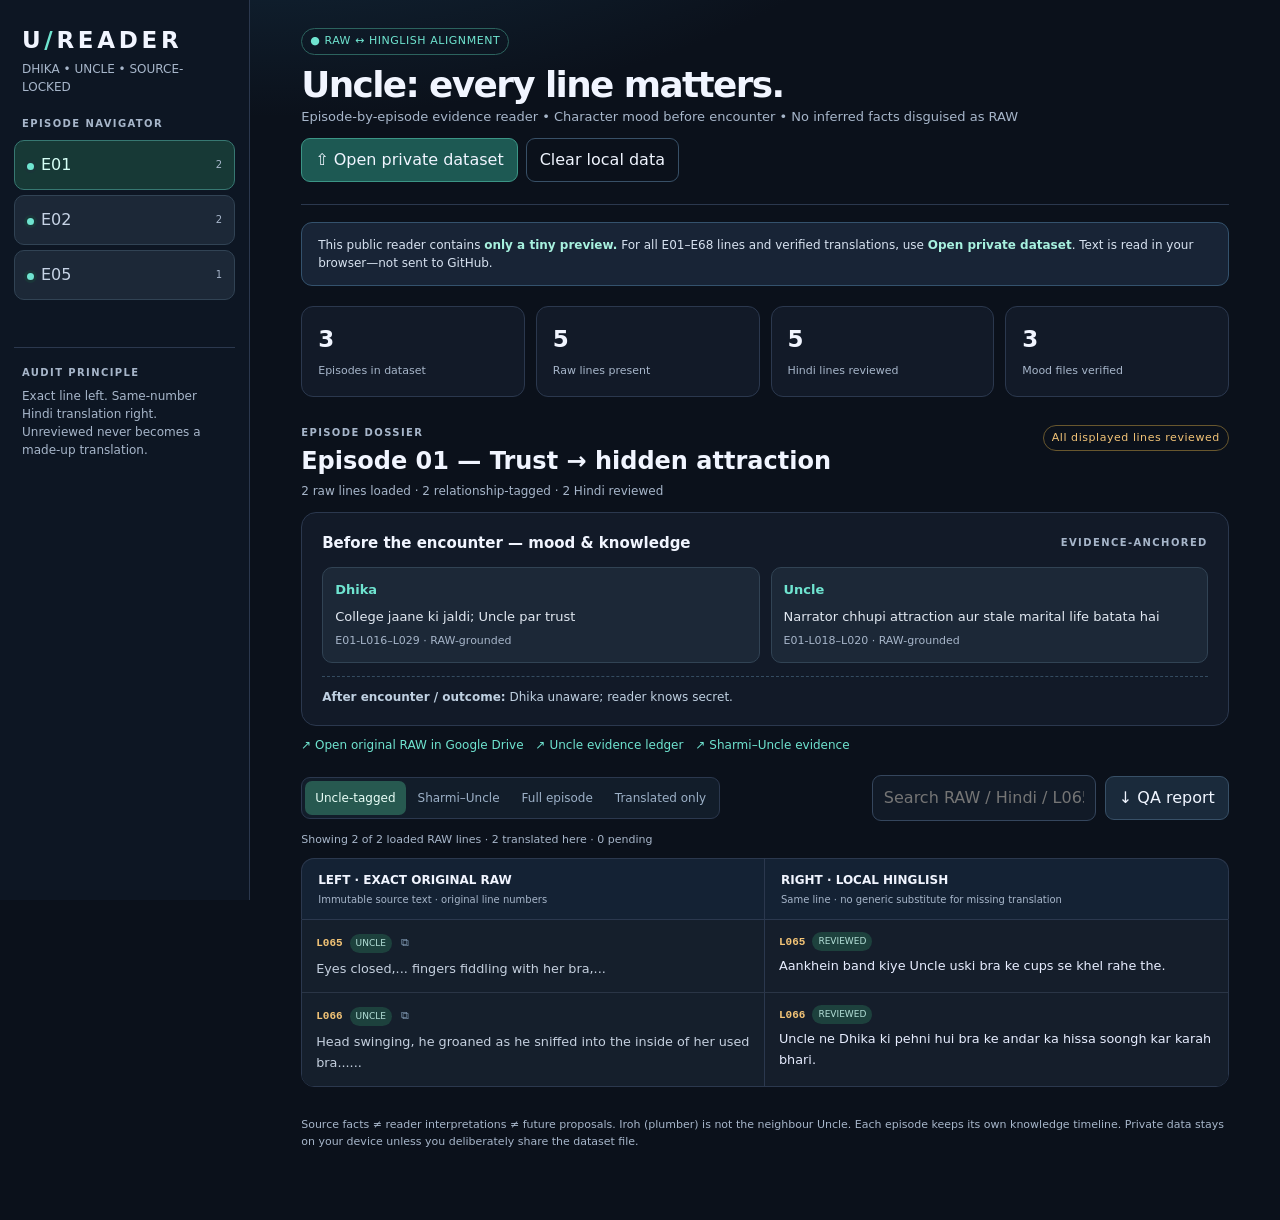
==== uncle-reader/index.html @ 801a09db "Add source-locked bilingual Uncle reader shell (private RAW import)" ====
<!doctype html>
<html lang="en"><head><meta charset="UTF-8"/><meta name="viewport" content="width=device-width,initial-scale=1.0"/>
<meta name="robots" content="noindex,nofollow"/><title>UNCLE / RAW ↔ HINGLISH | Source-Locked Reader</title>
<style>
:root{color-scheme:dark;--bg:#0b111b;--shell:#121a28;--panel:#171f2e;--line:#2b384e;--hi:#f1f5ff;--muted:#a7b6ca;--teal:#6fe4d0;--gold:#f3c477;--violet:#c2afff;--red:#f5a2a2;--rawbg:#151f2c;--hindibg:#151e2b;font-family:Inter,system-ui,-apple-system,Segoe UI,sans-serif}
*{box-sizing:border-box}body{margin:0;background:radial-gradient(900px 400px at 20% -15%,#153045 0,transparent 75%),var(--bg);color:var(--hi);line-height:1.5}button,input,select{font:inherit}a{color:var(--teal);text-decoration:none}a:hover{text-decoration:underline}.app{display:grid;grid-template-columns:250px minmax(0,1fr);min-height:100vh}.side{border-right:1px solid var(--line);background:#0d1623;position:sticky;top:0;height:100vh;overflow:auto;padding:23px 14px}.logo{font-weight:900;letter-spacing:.16em;font-size:23px;margin-left:8px}.smallcap{font-size:10px;text-transform:uppercase;letter-spacing:.14em;color:var(--muted);font-weight:750}.side .desc{color:var(--muted);font-size:12px;margin:2px 8px 20px}.side hr{border:0;border-top:1px solid var(--line);margin:17px 0}.episodeNav{display:grid;gap:5px;padding-bottom:30px}.epbtn{border:1px solid transparent;color:#c6d3e5;padding:9px 11px;border-radius:9px;display:flex;align-items:center;gap:8px;justify-content:space-between;cursor:pointer;text-align:left;background:none}.epbtn .count{font-size:10px;color:var(--muted)}.epbtn:hover{background:#1b293a}.epbtn.active{border-color:#377872;background:#173936;color:#d6fff6}.epbtn .dot{width:7px;height:7px;background:#31465a;border-radius:50%}.epbtn.has .dot{background:var(--teal)}.epbtn.mood .dot{box-shadow:0 0 0 3px #1a3538}.main{min-width:0;padding:27px clamp(18px,4vw,54px) 70px;max-width:1750px;width:100%;margin:auto}.mast{display:flex;justify-content:space-between;align-items:center;gap:12px;flex-wrap:wrap;border-bottom:1px solid var(--line);padding-bottom:22px}.badge{display:inline-flex;align-items:center;gap:5px;font-size:11px;letter-spacing:.05em;color:var(--teal);border:1px solid #2c635e;padding:4px 8px;border-radius:20px}.badge.warn{color:var(--gold);border-color:#68572e}.mast h1{font-size:clamp(23px,2.8vw,40px);letter-spacing:-.045em;margin:10px 0 2px;line-height:1.12}.subtitle{font-size:13px;color:var(--muted);margin:0}.top-actions{display:flex;gap:8px;flex-wrap:wrap}.btn{background:#1a2a3b;border:1px solid #385067;color:#f0f5ff;padding:9px 13px;border-radius:9px;cursor:pointer;display:inline-flex;align-items:center;justify-content:center;gap:8px}.btn:hover{background:#213c4c}.btn.primary{background:#1d5953;border-color:#3c9586}.btn.silent{background:transparent}.upload{cursor:pointer}.upload input{display:none}.stats{display:grid;grid-template-columns:repeat(4,minmax(0,1fr));gap:11px;margin:20px 0}.stat{padding:15px 16px;border:1px solid var(--line);border-radius:12px;background:var(--shell)}.stat strong{display:block;font-size:23px;letter-spacing:-.02em}.stat span{color:var(--muted);font-size:11px}.info{background:#182436;border:1px solid #34526d;border-radius:11px;padding:13px 16px;margin:17px 0;color:#d7e2f0;font-size:12px}.info b{color:#a7f1df}.info.warn{border-color:#6e5635;background:#211e1c}.info.warn b{color:#ffd99d}.scene-heading{display:flex;gap:12px;align-items:start;justify-content:space-between;flex-wrap:wrap;margin:28px 0 12px}.scene-heading h2{font-size:24px;margin:3px 0 3px}.scene-heading p{margin:0;color:var(--muted);font-size:12px}.moodcard{border:1px solid var(--line);background:var(--shell);border-radius:15px;padding:19px 20px}.mood-top{display:flex;justify-content:space-between;align-items:center;margin-bottom:13px}.mood-top strong{font-size:15px}.moods{display:grid;grid-template-columns:repeat(auto-fit,minmax(230px,1fr));gap:11px}.mood{border:1px solid #314354;background:#1c2837;border-radius:10px;padding:12px}.mood .person{font-weight:700;color:var(--teal);font-size:13px}.mood .mtext{margin:7px 0;color:#e1e8f1;font-size:13px}.mood .evidence{font-size:11px;color:var(--muted)}.after{border-top:1px dashed #344b60;margin-top:13px;padding-top:11px;font-size:12px;color:#bfd0e1}.toolbar{display:flex;flex-wrap:wrap;align-items:center;gap:9px;margin:21px 0 11px}.field{background:#111a27;border:1px solid #35465d;border-radius:9px;padding:10px 11px;color:var(--hi);max-width:330px;min-width:160px}.toolbar .spacer{flex:1}.switches{display:flex;align-items:center;background:#121d2a;border:1px solid var(--line);border-radius:9px;padding:3px;gap:2px;flex-wrap:wrap}.switches button{border:none;color:#9cb0c7;padding:8px 10px;background:transparent;border-radius:7px;cursor:pointer;font-size:12px}.switches button.selected{color:#eafff8;background:#275950}.countlabel{font-size:11px;color:var(--muted)}.pairhead{display:grid;grid-template-columns:1fr 1fr;border:1px solid var(--line);border-bottom:none;background:#142234;border-radius:13px 13px 0 0;overflow:hidden}.pairhead div{padding:12px 16px;font-size:12px;font-weight:750}.pairhead div:first-child{border-right:1px solid var(--line)}.pairhead small{display:block;color:var(--muted);font-weight:400;margin-top:3px}.linelist{border:1px solid var(--line);border-radius:0 0 13px 13px;overflow:hidden}.linepair{display:grid;grid-template-columns:1fr 1fr;background:var(--shell);border-bottom:1px solid #2a3546}.linepair:last-child{border-bottom:none}.rawcell,.hicell{min-width:0;padding:12px 14px;white-space:pre-wrap;overflow-wrap:anywhere;font-size:12.8px;line-height:1.64}.rawcell{border-right:1px solid var(--line);background:var(--rawbg)}.hicell{background:var(--hindibg)}.linehead{display:flex;align-items:center;gap:7px;margin-bottom:5px}.lnum{font:700 11px ui-monospace,Consolas,monospace;color:var(--gold)}.kind{font-size:9px;text-transform:uppercase;padding:2px 6px;border-radius:20px;color:#b5e1d9;background:#1d413d}.kind.sharmi{color:#ddd0ff;background:#372b53}.pending{color:#e4b678;font-size:11px}.translation{color:#e7edff}.rawtxt{color:#c5d0df}.copy{border:0;background:transparent;color:#819ab4;cursor:pointer;font-size:11px;padding:2px}.copy:hover{color:white}.linepair.highlight{box-shadow:inset 3px 0 #e5b75b}.hide{display:none!important}.blank{padding:32px;color:#a8bdd2;text-align:center;border:1px dashed #46536b;border-radius:12px}.footer{font-size:11px;color:var(--muted);padding-top:30px}.mobileMenu{display:none}.statusline{font-size:11px;color:var(--muted)}.linkline{display:flex;flex-wrap:wrap;gap:12px;margin:10px 0 15px;font-size:12px}.hint{color:var(--gold)}
@media(max-width:900px){.app{grid-template-columns:1fr}.side{position:static;height:auto;border-right:0;border-bottom:1px solid var(--line);padding:13px 15px}.side .logo{font-size:17px}.side .desc{margin-bottom:9px}.episodeNav{display:flex;overflow:auto;padding:5px 0;gap:6px}.epbtn{min-width:78px}.side hr,.side .smallcap.navcap{display:none}.main{padding:20px 14px 55px}.stats{grid-template-columns:repeat(2,minmax(0,1fr))}.pairhead div,.rawcell,.hicell{padding:9px}.rawcell,.hicell{font-size:11px;line-height:1.55}.moodcard{padding:13px}.scene-heading h2{font-size:20px}}
</style></head><body>
<div class="app"><aside class="side"><div class="logo">U<span style="color:var(--teal)">/</span>READER</div><div class="desc">DHIKA • UNCLE • SOURCE-LOCKED</div><div class="smallcap navcap" style="margin:0 8px 9px">Episode navigator</div><div class="episodeNav" id="episodes"></div><hr/><div class="smallcap" style="padding:0 8px">Audit principle</div><p class="desc" style="margin-top:7px">Exact line left. Same-number Hindi translation right. Unreviewed never becomes a made-up translation.</p></aside>
<main class="main"><div class="mast"><div><div class="badge">● RAW ↔ HINGLISH ALIGNMENT</div><h1>Uncle: every line matters.</h1><p class="subtitle">Episode-by-episode evidence reader • Character mood before encounter • No inferred facts disguised as RAW</p></div><div class="top-actions"><label class="btn primary upload">⇧ Open private dataset<input id="fileInput" type="file" accept=".json,application/json"/></label><button class="btn silent" id="clearStorage" title="Remove locally saved private dataset">Clear local data</button></div></div>
<div class="info" id="privacy">The public site does <b>not</b> host the third-party story's entire RAW text. Load your <b>private JSON</b> here. It is processed in your browser and not uploaded to GitHub. You can keep it on this device for the next visit.</div>
<div class="stats"><div class="stat"><strong id="statEpisodes">—</strong><span>Episodes in dataset</span></div><div class="stat"><strong id="statRaw">—</strong><span>Raw lines present</span></div><div class="stat"><strong id="statTranslated">—</strong><span>Hindi lines reviewed</span></div><div class="stat"><strong id="statMoods">—</strong><span>Mood files verified</span></div></div>
<div class="scene-heading"><div><div class="smallcap">Episode dossier</div><h2 id="episodeTitle">Episode 01</h2><p id="episodeDesc">Source and character-state index</p></div><div class="badge warn" id="episodeQuality">Translation status</div></div>
<section class="moodcard"><div class="mood-top"><strong>Before the encounter — mood & knowledge</strong><span class="smallcap" id="moodStatus">RAW EVIDENCE</span></div><div class="moods" id="moods"></div><div class="after" id="after"></div></section>
<div class="linkline"><a id="sourceLink" href="#" target="_blank" rel="noopener">↗ Open original RAW in Google Drive</a><a id="sourceLedger" href="https://docs.google.com/document/d/1p7QoFspVwsP1_d9XM3eUy7REO-yRZcHAyhb2MXGnEZs/edit" target="_blank" rel="noopener">↗ Uncle evidence ledger</a><a href="https://docs.google.com/document/d/1-4lLb7lNUYiCR3udRnlF4NRKbX6PdRCBt5_Y_4iDEB0/edit" target="_blank" rel="noopener">↗ Sharmi–Uncle evidence</a></div>
<div class="toolbar"><div class="switches" id="mode"><button data-mode="tagged" class="selected">Uncle-tagged</button><button data-mode="sharmi">Sharmi–Uncle</button><button data-mode="all">Full episode</button><button data-mode="reviewed">Translated only</button></div><div class="spacer"></div><input class="field" id="search" placeholder="Search RAW / Hindi / L065…" aria-label="Search lines"/><button class="btn" id="exportReport">↓ QA report</button></div>
<div class="countlabel" id="rowCount" style="padding-bottom:10px"></div><div class="pairhead"><div>LEFT · EXACT ORIGINAL RAW<small>Immutable source text · original line numbers</small></div><div>RIGHT · LOCAL HINGLISH<small>Same line · no generic substitute for missing translation</small></div></div><div class="linelist" id="lines"></div>
<div class="footer">Source facts ≠ reader interpretations ≠ future proposals. Iroh (plumber) is not the neighbour Uncle. Each episode keeps its own knowledge timeline. Private data stays on your device unless you deliberately share the dataset file.</div>
</main></div>
<script id="dataset" type="application/json">null</script>
<script>
(()=>{'use strict';
const DEMO={schema:'dhika.uncle-reader.v1',metrics:{episodes:3,displayedRawLines:5,translated:5,moodEpisodes:3,sourceMismatches:0},episodeMap:[
{ep:1,title:'Trust → hidden attraction',source:'https://drive.google.com/file/d/1c6WAjo08O5bSavLzZWMBLV0EkvQ7dnS_/view',moodStatus:'verified',mood:[{who:'Dhika',state:'College jaane ki jaldi; Uncle par trust',evidence:'E01-L016–L029',kind:'RAW-grounded'},{who:'Uncle',state:'Narrator chhupi attraction aur stale marital life batata hai',evidence:'E01-L018–L020',kind:'RAW-grounded'}],after:'Dhika unaware; reader knows secret.',rows:[{n:65,raw:'Eyes closed,... fingers fiddling with her bra,...',hi:'Aankhein band kiye Uncle uski bra ke cups se khel rahe the.',tracks:['dhika']},{n:66,raw:'Head swinging, he groaned as he sniffed into the inside of her used bra......',hi:'Uncle ne Dhika ki pehni hui bra ke andar ka hissa soongh kar karah bhari.',tracks:['dhika']}]},
{ep:2,title:'Unaware → discovery → mixed excitement',source:'https://drive.google.com/file/d/1H7U3PnrCmxQf5bBJwnJqYpdMrEVaxsYX/view',moodStatus:'verified',mood:[{who:'Dhika',state:'Lunch ke liye tayyaar, apne outfit ko lekar hesitant',evidence:'E02-L034–L044',kind:'RAW-grounded'},{who:'Uncle',state:'Dhika ke outfit ko notice karte hain',evidence:'E02-L046–L052',kind:'RAW-grounded'}],after:'Dhika ko gussa nahin aaya; scene ko yaad karte hue excitement hui (E02-L63–L67).',rows:[{n:63,raw:'But strange to herself, she did not feel any anger.',hi:'Khud ko hairaan karte hue Dhika ko gussa bilkul nahin aaya.',tracks:['dhika']},{n:72,raw:'She did not tell about uncle to John..... she didn’t want to spoil his image....',hi:'Dhika ne John ko kuch nahin bataya; woh Uncle ki image kharaab nahin karna chahti thi.',tracks:['dhika']}]},
{ep:5,title:'Exposure → explicit disclosure',source:'https://drive.google.com/file/d/1YtS9x1pvoZk77AZUgSlxg7EHe2znueAu/view',moodStatus:'verified',mood:[{who:'Dhika',state:'Naye kapde try karte hue mirror mein khud ko dekh rahi thi',evidence:'E05-L119–L128',kind:'RAW-grounded'}],after:'Uncle ko pata chalta hai ki Dhika pehle wala incident jaanti hai.',rows:[{n:143,raw:'Dhika: Unclee.... I have seen you playing with my bra once......',hi:'Dhika: “Uncle, maine aapko meri bra ke saath ek baar dekha tha.”',tracks:['dhika']}]}]};
const $=id=>document.getElementById(id),esc=s=>String(s??'').replace(/[&<>"']/g,c=>({'&':'&amp;','<':'&lt;','>':'&gt;','"':'&quot;',"'":'&#39;'}[c]));
let DATA=DEMO;let ep=1;let mode='tagged';let query='';let imported=false;
const saved=(()=>{try{return localStorage.getItem('uncleReaderPrivateV1')}catch(e){return null}})();
const embedded=(()=>{try{return JSON.parse($('dataset').textContent)}catch(e){return null}})();
if(embedded?.schema==='dhika.uncle-reader.v1'){DATA=embedded;imported=true}
else if(saved){try{let v=JSON.parse(saved);if(v.schema==='dhika.uncle-reader.v1'&&Array.isArray(v.episodeMap)){DATA=v;imported=true}}catch(e){}}
function episode(){return DATA.episodeMap.find(e=>e.ep===ep)||DATA.episodeMap[0]}
function fillStats(){let eps=DATA.episodeMap;let all=eps.flatMap(x=>x.rows);$('statEpisodes').textContent=String(eps.length);$('statRaw').textContent=all.length.toLocaleString();$('statTranslated').textContent=all.filter(x=>typeof x.hi==='string'&&x.hi.trim()).length.toLocaleString();$('statMoods').textContent=eps.filter(x=>x.moodStatus==='verified').length;$('privacy').innerHTML=imported?'✓ <b>Private dataset loaded locally.</b> Original text stays in your browser and is not uploaded to this site. It is saved on this device (if storage is available).':'This public reader contains <b>only a tiny preview.</b> For all E01–E68 lines and verified translations, use <b>Open private dataset</b>. Text is read in your browser—not sent to GitHub.';}
function renderNav(){const arr=DATA.episodeMap;$('episodes').innerHTML=arr.map(e=>`<button class="epbtn ${e.ep===ep?'active':''} ${e.rows.some(x=>(x.tracks||[]).length)?'has':''} ${e.moodStatus==='verified'?'mood':''}" data-ep="${e.ep}"><span><span class="dot" style="display:inline-block;margin-right:7px"></span>E${String(e.ep).padStart(2,'0')}</span><span class="count">${e.rows.filter(x=>(x.tracks||[]).length).length}</span></button>`).join('');$('episodes').querySelectorAll('[data-ep]').forEach(b=>b.onclick=()=>{ep=+b.dataset.ep;render()})}
function renderMood(e){$('episodeTitle').textContent=`Episode ${String(e.ep).padStart(2,'0')} — ${e.title}`;$('episodeDesc').textContent=`${e.rows.length} raw lines loaded · ${e.rows.filter(x=>(x.tracks||[]).length).length} relationship-tagged · ${e.rows.filter(x=>x.hi).length} Hindi reviewed`;$('episodeQuality').textContent=e.rows.filter(x=>x.hi).length===e.rows.length?'All displayed lines reviewed':`${e.rows.filter(x=>x.hi).length}/${e.rows.length} translated`;$('moodStatus').textContent=e.moodStatus==='verified'?'EVIDENCE-ANCHORED':'NOT VERIFIED';$('moods').innerHTML=(e.mood||[]).length?e.mood.map(m=>`<div class="mood"><div class="person">${esc(m.who)}</div><div class="mtext">${esc(m.state)}</div><div class="evidence">${esc(m.evidence)} · ${esc(m.kind)}</div></div>`).join(''):'<div class="mood">Mood verification pending. No invented emotions or generic character assumptions added.</div>';$('after').innerHTML='<b>After encounter / outcome:</b> '+esc(e.after||'Not reviewed');$('sourceLink').href=e.source||'#'}
function eligible(x){return mode==='all'||mode==='tagged'&&x.tracks?.includes('dhika')||mode==='sharmi'&&x.tracks?.includes('sharmi')||mode==='reviewed'&&Boolean(x.hi)}
function renderRows(e){const q=query.trim().toLowerCase();let a=e.rows.filter(x=>eligible(x)&&(!q||String(x.n).includes(q.replace(/^l/i,''))||x.raw.toLowerCase().includes(q)||(x.hi||'').toLowerCase().includes(q)));$('rowCount').textContent=`Showing ${a.length.toLocaleString()} of ${e.rows.length.toLocaleString()} loaded RAW lines · ${a.filter(x=>x.hi).length} translated here · ${a.length-a.filter(x=>x.hi).length} pending`;const list=$('lines');if(!a.length){list.innerHTML=`<div class="blank">No matching lines for this filter. Try <b>Full episode</b> or load the private dataset for complete content.</div>`;return}const limit=1000;list.innerHTML=a.slice(0,limit).map(x=>`<div class="linepair" id="raw-L${x.n}"><div class="rawcell"><div class="linehead"><span class="lnum">L${String(x.n).padStart(3,'0')}</span>${(x.tracks||[]).map(t=>`<span class="kind ${t==='sharmi'?'sharmi':''}">${t==='sharmi'?'SHARMI–UNCLE':'UNCLE'}</span>`).join('')}<button class="copy" data-ref="E${String(e.ep).padStart(2,'0')}-L${String(x.n).padStart(3,'0')}" title="Copy source line reference">⧉</button></div><div class="rawtxt">${esc(x.raw)}</div></div><div class="hicell"><div class="linehead"><span class="lnum">L${String(x.n).padStart(3,'0')}</span>${x.hi?'<span class="kind">REVIEWED</span>':'<span class="pending">● PENDING • NOT VERIFIED</span>'}</div><div class="translation">${x.hi?esc(x.hi):'<span class="pending">Is exact line ki Hinglish translation abhi review nahi hui. RAW left side intact hai — is jagah invented translation nahi dikhayi jayegi.</span>'}</div></div></div>`).join('')+(a.length>limit?`<div class="blank">Showing first ${limit} lines. Use search to locate the rest.</div>`:'');list.querySelectorAll('[data-ref]').forEach(b=>b.onclick=async()=>{try{await navigator.clipboard.writeText(b.dataset.ref);b.textContent='✓'}catch(_){b.textContent='Copy unavailable'}})}
function render(){fillStats();renderNav();const e=episode();renderMood(e);renderRows(e);$('mode').querySelectorAll('[data-mode]').forEach(b=>b.classList.toggle('selected',b.dataset.mode===mode));try{location.hash=`ep=${String(ep).padStart(2,'0')}`}catch(e){}}
$('mode').querySelectorAll('[data-mode]').forEach(b=>b.onclick=()=>{mode=b.dataset.mode;render()});$('search').oninput=e=>{query=e.target.value;renderRows(episode())};$('fileInput').onchange=async e=>{const file=e.target.files?.[0];if(!file)return;try{let v=JSON.parse(await file.text());if(v.schema!=='dhika.uncle-reader.v1'||!Array.isArray(v.episodeMap))throw Error('Unsupported dataset schema');DATA=v;imported=true;ep=1;mode='tagged';query='';$('search').value='';try{localStorage.setItem('uncleReaderPrivateV1',JSON.stringify(v))}catch(_){}render()}catch(err){alert('Dataset import failed: '+err.message)}e.target.value=''};
$('clearStorage').onclick=()=>{if(!confirm('Remove saved private dataset from this browser?'))return;try{localStorage.removeItem('uncleReaderPrivateV1')}catch(_){}DATA=DEMO;imported=false;ep=1;render()};
$('exportReport').onclick=()=>{const e=episode();const obj={schema:DATA.schema,selectedEpisode:e.ep,loadedEpisodes:DATA.episodeMap.length,sourceMismatch:DATA.metrics?.sourceMismatches,episodeRawCount:e.rows.length,episodeTagged:e.rows.filter(x=>x.tracks?.length).length,episodeTranslated:e.rows.filter(x=>x.hi).length,episodeUntranslatedRefs:e.rows.filter(x=>x.tracks?.length&&!x.hi).map(x=>`E${String(e.ep).padStart(2,'0')}-L${String(x.n).padStart(3,'0')}`),moodStatus:e.moodStatus};const blob=new Blob([JSON.stringify(obj,null,2)],{type:'application/json'});const url=URL.createObjectURL(blob);let a=document.createElement('a');a.href=url;a.download=`uncle-E${String(e.ep).padStart(2,'0')}-qa.json`;a.click();setTimeout(()=>URL.revokeObjectURL(url),1000)};
const hash=location.hash.match(/ep=(\d+)/);if(hash&&DATA.episodeMap.some(x=>x.ep===+hash[1]))ep=+hash[1];render();})();
</script></body></html>
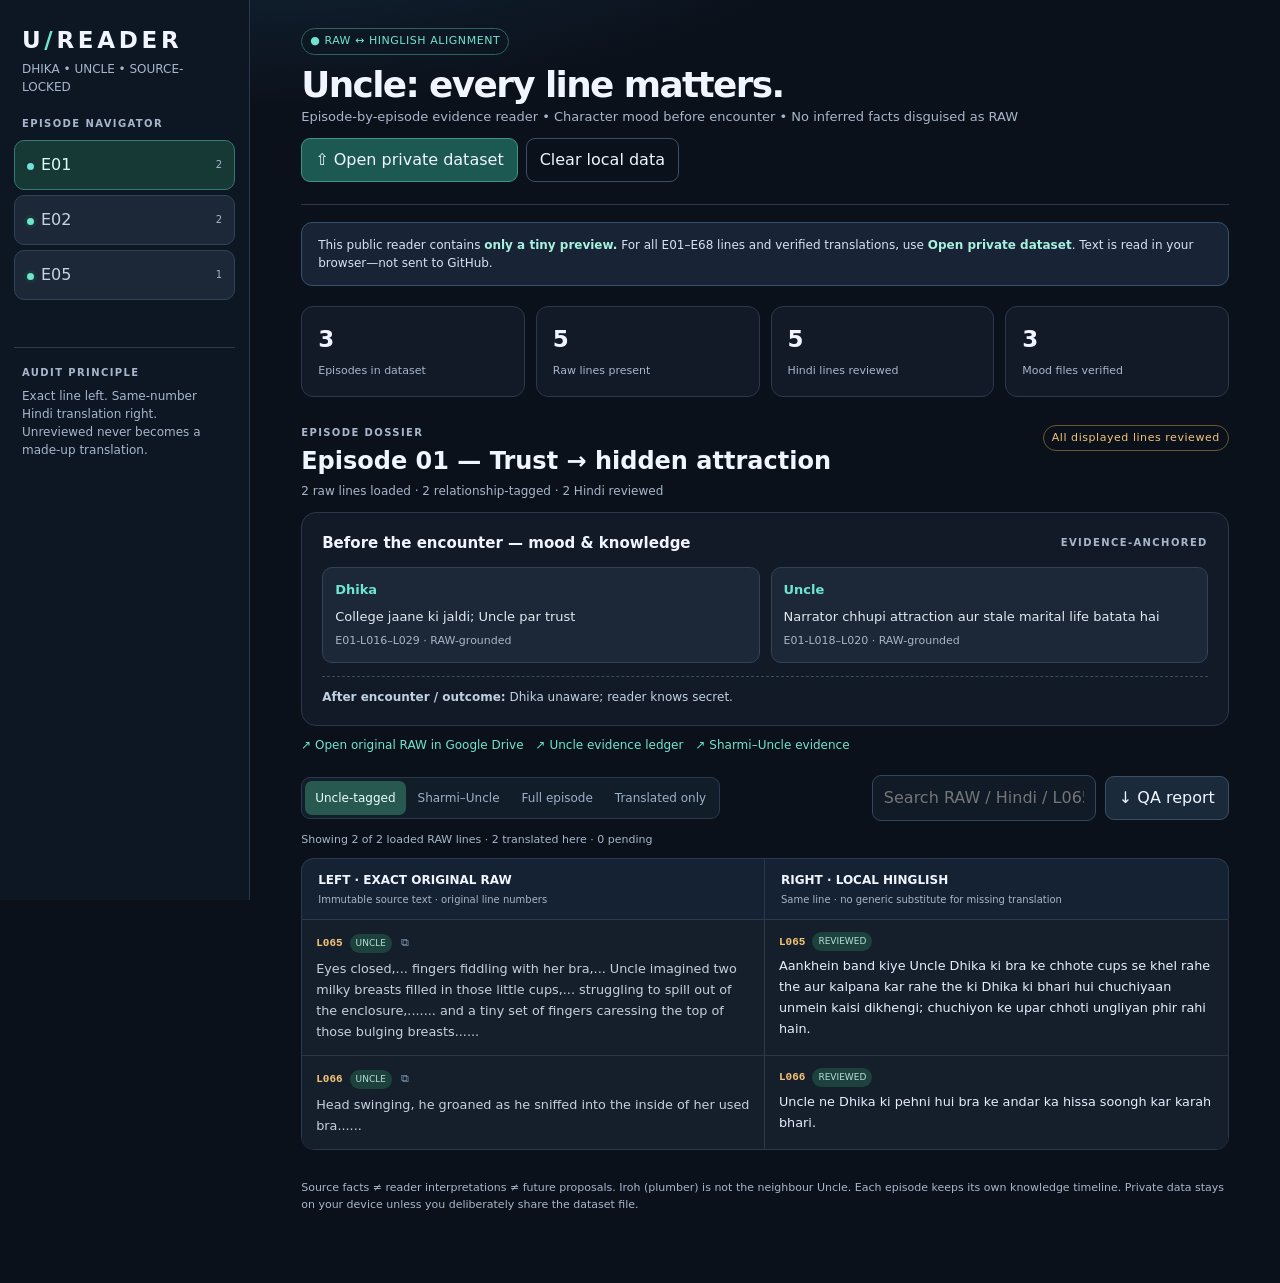
==== commit d93fd212: "Fix public demo RAW to exact original source lines, remove abbreviated evidence" ====
--- a/uncle-reader/index.html
+++ b/uncle-reader/index.html
@@ -21,8 +21,8 @@
 <script>
 (()=>{'use strict';
 const DEMO={schema:'dhika.uncle-reader.v1',metrics:{episodes:3,displayedRawLines:5,translated:5,moodEpisodes:3,sourceMismatches:0},episodeMap:[
-{ep:1,title:'Trust → hidden attraction',source:'https://drive.google.com/file/d/1c6WAjo08O5bSavLzZWMBLV0EkvQ7dnS_/view',moodStatus:'verified',mood:[{who:'Dhika',state:'College jaane ki jaldi; Uncle par trust',evidence:'E01-L016–L029',kind:'RAW-grounded'},{who:'Uncle',state:'Narrator chhupi attraction aur stale marital life batata hai',evidence:'E01-L018–L020',kind:'RAW-grounded'}],after:'Dhika unaware; reader knows secret.',rows:[{n:65,raw:'Eyes closed,... fingers fiddling with her bra,...',hi:'Aankhein band kiye Uncle uski bra ke cups se khel rahe the.',tracks:['dhika']},{n:66,raw:'Head swinging, he groaned as he sniffed into the inside of her used bra......',hi:'Uncle ne Dhika ki pehni hui bra ke andar ka hissa soongh kar karah bhari.',tracks:['dhika']}]},
-{ep:2,title:'Unaware → discovery → mixed excitement',source:'https://drive.google.com/file/d/1H7U3PnrCmxQf5bBJwnJqYpdMrEVaxsYX/view',moodStatus:'verified',mood:[{who:'Dhika',state:'Lunch ke liye tayyaar, apne outfit ko lekar hesitant',evidence:'E02-L034–L044',kind:'RAW-grounded'},{who:'Uncle',state:'Dhika ke outfit ko notice karte hain',evidence:'E02-L046–L052',kind:'RAW-grounded'}],after:'Dhika ko gussa nahin aaya; scene ko yaad karte hue excitement hui (E02-L63–L67).',rows:[{n:63,raw:'But strange to herself, she did not feel any anger.',hi:'Khud ko hairaan karte hue Dhika ko gussa bilkul nahin aaya.',tracks:['dhika']},{n:72,raw:'She did not tell about uncle to John..... she didn’t want to spoil his image....',hi:'Dhika ne John ko kuch nahin bataya; woh Uncle ki image kharaab nahin karna chahti thi.',tracks:['dhika']}]},
+{ep:1,title:'Trust → hidden attraction',source:'https://drive.google.com/file/d/1c6WAjo08O5bSavLzZWMBLV0EkvQ7dnS_/view',moodStatus:'verified',mood:[{who:'Dhika',state:'College jaane ki jaldi; Uncle par trust',evidence:'E01-L016–L029',kind:'RAW-grounded'},{who:'Uncle',state:'Narrator chhupi attraction aur stale marital life batata hai',evidence:'E01-L018–L020',kind:'RAW-grounded'}],after:'Dhika unaware; reader knows secret.',rows:[{n:65,raw:'Eyes closed,... fingers fiddling with her bra,... Uncle imagined two milky breasts filled in those little cups,... struggling to spill out of the enclosure,....... and a tiny set of fingers caressing the top of those bulging breasts......',hi:'Aankhein band kiye Uncle Dhika ki bra ke chhote cups se khel rahe the aur kalpana kar rahe the ki Dhika ki bhari hui chuchiyaan unmein kaisi dikhengi; chuchiyon ke upar chhoti ungliyan phir rahi hain.',tracks:['dhika']},{n:66,raw:'Head swinging, he groaned as he sniffed into the inside of her used bra......',hi:'Uncle ne Dhika ki pehni hui bra ke andar ka hissa soongh kar karah bhari.',tracks:['dhika']}]},
+{ep:2,title:'Unaware → discovery → mixed excitement',source:'https://drive.google.com/file/d/1H7U3PnrCmxQf5bBJwnJqYpdMrEVaxsYX/view',moodStatus:'verified',mood:[{who:'Dhika',state:'Lunch ke liye tayyaar, apne outfit ko lekar hesitant',evidence:'E02-L034–L044',kind:'RAW-grounded'},{who:'Uncle',state:'Dhika ke outfit ko notice karte hain',evidence:'E02-L046–L052',kind:'RAW-grounded'}],after:'Dhika ko gussa nahin aaya; scene ko yaad karte hue excitement hui (E02-L63–L67).',rows:[{n:63,raw:'But strange to herself, she did not feel any anger. She was lost in thoughts reimagining what she saw uncle doing and felt a little excited just like she had with Chotu....',hi:'Khud ko hairaan karte hue Dhika ko gussa bilkul nahin aaya.',tracks:['dhika']},{n:72,raw:'She did not tell about uncle to John..... she didn\'t want to spoil his image....',hi:'Dhika ne John ko kuch nahin bataya; woh Uncle ki image kharaab nahin karna chahti thi.',tracks:['dhika']}]},
 {ep:5,title:'Exposure → explicit disclosure',source:'https://drive.google.com/file/d/1YtS9x1pvoZk77AZUgSlxg7EHe2znueAu/view',moodStatus:'verified',mood:[{who:'Dhika',state:'Naye kapde try karte hue mirror mein khud ko dekh rahi thi',evidence:'E05-L119–L128',kind:'RAW-grounded'}],after:'Uncle ko pata chalta hai ki Dhika pehle wala incident jaanti hai.',rows:[{n:143,raw:'Dhika: Unclee.... I have seen you playing with my bra once......',hi:'Dhika: “Uncle, maine aapko meri bra ke saath ek baar dekha tha.”',tracks:['dhika']}]}]};
 const $=id=>document.getElementById(id),esc=s=>String(s??'').replace(/[&<>"']/g,c=>({'&':'&amp;','<':'&lt;','>':'&gt;','"':'&quot;',"'":'&#39;'}[c]));
 let DATA=DEMO;let ep=1;let mode='tagged';let query='';let imported=false;
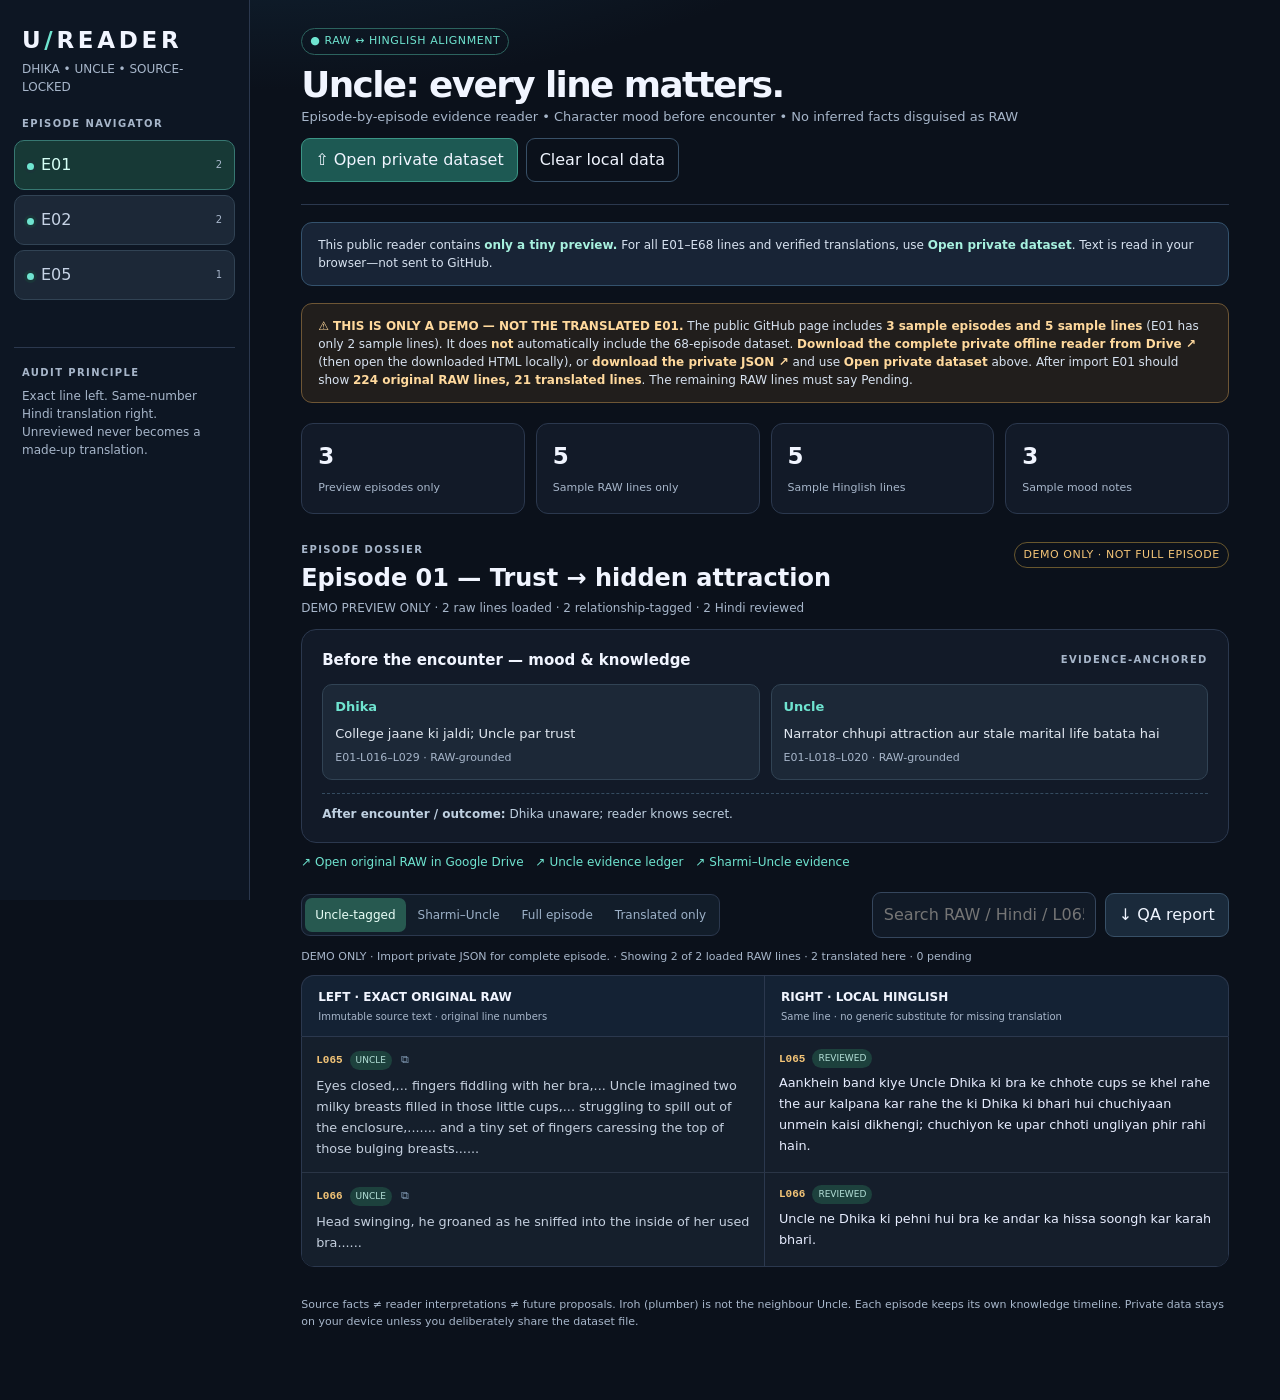
==== commit e63e5d94: "Expose preview-only limitation, link private reader and repair E02 demo translation" ====
--- a/uncle-reader/index.html
+++ b/uncle-reader/index.html
@@ -9,6 +9,7 @@
 <div class="app"><aside class="side"><div class="logo">U<span style="color:var(--teal)">/</span>READER</div><div class="desc">DHIKA • UNCLE • SOURCE-LOCKED</div><div class="smallcap navcap" style="margin:0 8px 9px">Episode navigator</div><div class="episodeNav" id="episodes"></div><hr/><div class="smallcap" style="padding:0 8px">Audit principle</div><p class="desc" style="margin-top:7px">Exact line left. Same-number Hindi translation right. Unreviewed never becomes a made-up translation.</p></aside>
 <main class="main"><div class="mast"><div><div class="badge">● RAW ↔ HINGLISH ALIGNMENT</div><h1>Uncle: every line matters.</h1><p class="subtitle">Episode-by-episode evidence reader • Character mood before encounter • No inferred facts disguised as RAW</p></div><div class="top-actions"><label class="btn primary upload">⇧ Open private dataset<input id="fileInput" type="file" accept=".json,application/json"/></label><button class="btn silent" id="clearStorage" title="Remove locally saved private dataset">Clear local data</button></div></div>
 <div class="info" id="privacy">The public site does <b>not</b> host the third-party story's entire RAW text. Load your <b>private JSON</b> here. It is processed in your browser and not uploaded to GitHub. You can keep it on this device for the next visit.</div>
+<div class="info warn" id="preview-warning" role="status"><b>⚠ THIS IS ONLY A DEMO — NOT THE TRANSLATED E01.</b> The public GitHub page includes <b>3 sample episodes and 5 sample lines</b> (E01 has only 2 sample lines). It does <b>not</b> automatically include the 68-episode dataset. <a href="https://drive.google.com/file/d/1c8TgGEqSwhABAy-13WWC3psV5o9pH9XQ/view" target="_blank" rel="noopener"><b>Download the complete private offline reader from Drive ↗</b></a> (then open the downloaded HTML locally), or <a href="https://drive.google.com/file/d/18MvgS6UOZnsg9WEV9q_dAlU5onLwyDd9/view" target="_blank" rel="noopener"><b>download the private JSON ↗</b></a> and use <b>Open private dataset</b> above. After import E01 should show <b>224 original RAW lines, 21 translated lines</b>. The remaining RAW lines must say Pending.</div>
 <div class="stats"><div class="stat"><strong id="statEpisodes">—</strong><span>Episodes in dataset</span></div><div class="stat"><strong id="statRaw">—</strong><span>Raw lines present</span></div><div class="stat"><strong id="statTranslated">—</strong><span>Hindi lines reviewed</span></div><div class="stat"><strong id="statMoods">—</strong><span>Mood files verified</span></div></div>
 <div class="scene-heading"><div><div class="smallcap">Episode dossier</div><h2 id="episodeTitle">Episode 01</h2><p id="episodeDesc">Source and character-state index</p></div><div class="badge warn" id="episodeQuality">Translation status</div></div>
 <section class="moodcard"><div class="mood-top"><strong>Before the encounter — mood & knowledge</strong><span class="smallcap" id="moodStatus">RAW EVIDENCE</span></div><div class="moods" id="moods"></div><div class="after" id="after"></div></section>
@@ -22,7 +23,7 @@
 (()=>{'use strict';
 const DEMO={schema:'dhika.uncle-reader.v1',metrics:{episodes:3,displayedRawLines:5,translated:5,moodEpisodes:3,sourceMismatches:0},episodeMap:[
 {ep:1,title:'Trust → hidden attraction',source:'https://drive.google.com/file/d/1c6WAjo08O5bSavLzZWMBLV0EkvQ7dnS_/view',moodStatus:'verified',mood:[{who:'Dhika',state:'College jaane ki jaldi; Uncle par trust',evidence:'E01-L016–L029',kind:'RAW-grounded'},{who:'Uncle',state:'Narrator chhupi attraction aur stale marital life batata hai',evidence:'E01-L018–L020',kind:'RAW-grounded'}],after:'Dhika unaware; reader knows secret.',rows:[{n:65,raw:'Eyes closed,... fingers fiddling with her bra,... Uncle imagined two milky breasts filled in those little cups,... struggling to spill out of the enclosure,....... and a tiny set of fingers caressing the top of those bulging breasts......',hi:'Aankhein band kiye Uncle Dhika ki bra ke chhote cups se khel rahe the aur kalpana kar rahe the ki Dhika ki bhari hui chuchiyaan unmein kaisi dikhengi; chuchiyon ke upar chhoti ungliyan phir rahi hain.',tracks:['dhika']},{n:66,raw:'Head swinging, he groaned as he sniffed into the inside of her used bra......',hi:'Uncle ne Dhika ki pehni hui bra ke andar ka hissa soongh kar karah bhari.',tracks:['dhika']}]},
-{ep:2,title:'Unaware → discovery → mixed excitement',source:'https://drive.google.com/file/d/1H7U3PnrCmxQf5bBJwnJqYpdMrEVaxsYX/view',moodStatus:'verified',mood:[{who:'Dhika',state:'Lunch ke liye tayyaar, apne outfit ko lekar hesitant',evidence:'E02-L034–L044',kind:'RAW-grounded'},{who:'Uncle',state:'Dhika ke outfit ko notice karte hain',evidence:'E02-L046–L052',kind:'RAW-grounded'}],after:'Dhika ko gussa nahin aaya; scene ko yaad karte hue excitement hui (E02-L63–L67).',rows:[{n:63,raw:'But strange to herself, she did not feel any anger. She was lost in thoughts reimagining what she saw uncle doing and felt a little excited just like she had with Chotu....',hi:'Khud ko hairaan karte hue Dhika ko gussa bilkul nahin aaya.',tracks:['dhika']},{n:72,raw:'She did not tell about uncle to John..... she didn\'t want to spoil his image....',hi:'Dhika ne John ko kuch nahin bataya; woh Uncle ki image kharaab nahin karna chahti thi.',tracks:['dhika']}]},
+{ep:2,title:'Unaware → discovery → mixed excitement',source:'https://drive.google.com/file/d/1H7U3PnrCmxQf5bBJwnJqYpdMrEVaxsYX/view',moodStatus:'verified',mood:[{who:'Dhika',state:'Lunch ke liye tayyaar, apne outfit ko lekar hesitant',evidence:'E02-L034–L044',kind:'RAW-grounded'},{who:'Uncle',state:'Dhika ke outfit ko notice karte hain',evidence:'E02-L046–L052',kind:'RAW-grounded'}],after:'Dhika ko gussa nahin aaya; scene ko yaad karte hue excitement hui (E02-L63–L67).',rows:[{n:63,raw:'But strange to herself, she did not feel any anger. She was lost in thoughts reimagining what she saw uncle doing and felt a little excited just like she had with Chotu....',hi:'Khud ko hairaan karte hue Dhika ko bilkul gussa nahin aaya. Woh Uncle ko bra ke saath dekha hua scene baar-baar yaad kar rahi thi, aur use Chotu wale experience jaisi thodi excitement mehsoos hui.',tracks:['dhika']},{n:72,raw:'She did not tell about uncle to John..... she didn\'t want to spoil his image....',hi:'Dhika ne John ko kuch nahin bataya; woh Uncle ki image kharaab nahin karna chahti thi.',tracks:['dhika']}]},
 {ep:5,title:'Exposure → explicit disclosure',source:'https://drive.google.com/file/d/1YtS9x1pvoZk77AZUgSlxg7EHe2znueAu/view',moodStatus:'verified',mood:[{who:'Dhika',state:'Naye kapde try karte hue mirror mein khud ko dekh rahi thi',evidence:'E05-L119–L128',kind:'RAW-grounded'}],after:'Uncle ko pata chalta hai ki Dhika pehle wala incident jaanti hai.',rows:[{n:143,raw:'Dhika: Unclee.... I have seen you playing with my bra once......',hi:'Dhika: “Uncle, maine aapko meri bra ke saath ek baar dekha tha.”',tracks:['dhika']}]}]};
 const $=id=>document.getElementById(id),esc=s=>String(s??'').replace(/[&<>"']/g,c=>({'&':'&amp;','<':'&lt;','>':'&gt;','"':'&quot;',"'":'&#39;'}[c]));
 let DATA=DEMO;let ep=1;let mode='tagged';let query='';let imported=false;
@@ -31,11 +32,11 @@
 if(embedded?.schema==='dhika.uncle-reader.v1'){DATA=embedded;imported=true}
 else if(saved){try{let v=JSON.parse(saved);if(v.schema==='dhika.uncle-reader.v1'&&Array.isArray(v.episodeMap)){DATA=v;imported=true}}catch(e){}}
 function episode(){return DATA.episodeMap.find(e=>e.ep===ep)||DATA.episodeMap[0]}
-function fillStats(){let eps=DATA.episodeMap;let all=eps.flatMap(x=>x.rows);$('statEpisodes').textContent=String(eps.length);$('statRaw').textContent=all.length.toLocaleString();$('statTranslated').textContent=all.filter(x=>typeof x.hi==='string'&&x.hi.trim()).length.toLocaleString();$('statMoods').textContent=eps.filter(x=>x.moodStatus==='verified').length;$('privacy').innerHTML=imported?'✓ <b>Private dataset loaded locally.</b> Original text stays in your browser and is not uploaded to this site. It is saved on this device (if storage is available).':'This public reader contains <b>only a tiny preview.</b> For all E01–E68 lines and verified translations, use <b>Open private dataset</b>. Text is read in your browser—not sent to GitHub.';}
+function fillStats(){let eps=DATA.episodeMap;let all=eps.flatMap(x=>x.rows);$('statEpisodes').textContent=String(eps.length);$('statRaw').textContent=all.length.toLocaleString();$('statTranslated').textContent=all.filter(x=>typeof x.hi==='string'&&x.hi.trim()).length.toLocaleString();$('statMoods').textContent=eps.filter(x=>x.moodStatus==='verified').length;$('preview-warning').classList.toggle('hide',imported);const statLabels=document.querySelectorAll('.stat span');statLabels[0].textContent=imported?'Episodes in private dataset':'Preview episodes only';statLabels[1].textContent=imported?'Full RAW lines loaded':'Sample RAW lines only';statLabels[2].textContent=imported?'Hinglish lines translated':'Sample Hinglish lines';statLabels[3].textContent=imported?'Mood evidence records':'Sample mood notes';$('privacy').innerHTML=imported?'✓ <b>Private dataset loaded locally.</b> Original text stays in your browser and is not uploaded to this site. It is saved on this device (if storage is available).':'This public reader contains <b>only a tiny preview.</b> For all E01–E68 lines and verified translations, use <b>Open private dataset</b>. Text is read in your browser—not sent to GitHub.';}
 function renderNav(){const arr=DATA.episodeMap;$('episodes').innerHTML=arr.map(e=>`<button class="epbtn ${e.ep===ep?'active':''} ${e.rows.some(x=>(x.tracks||[]).length)?'has':''} ${e.moodStatus==='verified'?'mood':''}" data-ep="${e.ep}"><span><span class="dot" style="display:inline-block;margin-right:7px"></span>E${String(e.ep).padStart(2,'0')}</span><span class="count">${e.rows.filter(x=>(x.tracks||[]).length).length}</span></button>`).join('');$('episodes').querySelectorAll('[data-ep]').forEach(b=>b.onclick=()=>{ep=+b.dataset.ep;render()})}
-function renderMood(e){$('episodeTitle').textContent=`Episode ${String(e.ep).padStart(2,'0')} — ${e.title}`;$('episodeDesc').textContent=`${e.rows.length} raw lines loaded · ${e.rows.filter(x=>(x.tracks||[]).length).length} relationship-tagged · ${e.rows.filter(x=>x.hi).length} Hindi reviewed`;$('episodeQuality').textContent=e.rows.filter(x=>x.hi).length===e.rows.length?'All displayed lines reviewed':`${e.rows.filter(x=>x.hi).length}/${e.rows.length} translated`;$('moodStatus').textContent=e.moodStatus==='verified'?'EVIDENCE-ANCHORED':'NOT VERIFIED';$('moods').innerHTML=(e.mood||[]).length?e.mood.map(m=>`<div class="mood"><div class="person">${esc(m.who)}</div><div class="mtext">${esc(m.state)}</div><div class="evidence">${esc(m.evidence)} · ${esc(m.kind)}</div></div>`).join(''):'<div class="mood">Mood verification pending. No invented emotions or generic character assumptions added.</div>';$('after').innerHTML='<b>After encounter / outcome:</b> '+esc(e.after||'Not reviewed');$('sourceLink').href=e.source||'#'}
+function renderMood(e){$('episodeTitle').textContent=`Episode ${String(e.ep).padStart(2,'0')} — ${e.title}`;$('episodeDesc').textContent=(imported?'':'DEMO PREVIEW ONLY · ')+`${e.rows.length} raw lines loaded · ${e.rows.filter(x=>(x.tracks||[]).length).length} relationship-tagged · ${e.rows.filter(x=>x.hi).length} Hindi reviewed`;$('episodeQuality').textContent=!imported?'DEMO ONLY · NOT FULL EPISODE':e.rows.filter(x=>x.hi).length===e.rows.length?'All loaded lines reviewed':`${e.rows.filter(x=>x.hi).length}/${e.rows.length} translated`;$('moodStatus').textContent=e.moodStatus==='verified'?'EVIDENCE-ANCHORED':'NOT VERIFIED';$('moods').innerHTML=(e.mood||[]).length?e.mood.map(m=>`<div class="mood"><div class="person">${esc(m.who)}</div><div class="mtext">${esc(m.state)}</div><div class="evidence">${esc(m.evidence)} · ${esc(m.kind)}</div></div>`).join(''):'<div class="mood">Mood verification pending. No invented emotions or generic character assumptions added.</div>';$('after').innerHTML='<b>After encounter / outcome:</b> '+esc(e.after||'Not reviewed');$('sourceLink').href=e.source||'#'}
 function eligible(x){return mode==='all'||mode==='tagged'&&x.tracks?.includes('dhika')||mode==='sharmi'&&x.tracks?.includes('sharmi')||mode==='reviewed'&&Boolean(x.hi)}
-function renderRows(e){const q=query.trim().toLowerCase();let a=e.rows.filter(x=>eligible(x)&&(!q||String(x.n).includes(q.replace(/^l/i,''))||x.raw.toLowerCase().includes(q)||(x.hi||'').toLowerCase().includes(q)));$('rowCount').textContent=`Showing ${a.length.toLocaleString()} of ${e.rows.length.toLocaleString()} loaded RAW lines · ${a.filter(x=>x.hi).length} translated here · ${a.length-a.filter(x=>x.hi).length} pending`;const list=$('lines');if(!a.length){list.innerHTML=`<div class="blank">No matching lines for this filter. Try <b>Full episode</b> or load the private dataset for complete content.</div>`;return}const limit=1000;list.innerHTML=a.slice(0,limit).map(x=>`<div class="linepair" id="raw-L${x.n}"><div class="rawcell"><div class="linehead"><span class="lnum">L${String(x.n).padStart(3,'0')}</span>${(x.tracks||[]).map(t=>`<span class="kind ${t==='sharmi'?'sharmi':''}">${t==='sharmi'?'SHARMI–UNCLE':'UNCLE'}</span>`).join('')}<button class="copy" data-ref="E${String(e.ep).padStart(2,'0')}-L${String(x.n).padStart(3,'0')}" title="Copy source line reference">⧉</button></div><div class="rawtxt">${esc(x.raw)}</div></div><div class="hicell"><div class="linehead"><span class="lnum">L${String(x.n).padStart(3,'0')}</span>${x.hi?'<span class="kind">REVIEWED</span>':'<span class="pending">● PENDING • NOT VERIFIED</span>'}</div><div class="translation">${x.hi?esc(x.hi):'<span class="pending">Is exact line ki Hinglish translation abhi review nahi hui. RAW left side intact hai — is jagah invented translation nahi dikhayi jayegi.</span>'}</div></div></div>`).join('')+(a.length>limit?`<div class="blank">Showing first ${limit} lines. Use search to locate the rest.</div>`:'');list.querySelectorAll('[data-ref]').forEach(b=>b.onclick=async()=>{try{await navigator.clipboard.writeText(b.dataset.ref);b.textContent='✓'}catch(_){b.textContent='Copy unavailable'}})}
+function renderRows(e){const q=query.trim().toLowerCase();let a=e.rows.filter(x=>eligible(x)&&(!q||String(x.n).includes(q.replace(/^l/i,''))||x.raw.toLowerCase().includes(q)||(x.hi||'').toLowerCase().includes(q)));$('rowCount').textContent=(!imported?'DEMO ONLY · Import private JSON for complete episode. · ':'')+`Showing ${a.length.toLocaleString()} of ${e.rows.length.toLocaleString()} loaded RAW lines · ${a.filter(x=>x.hi).length} translated here · ${a.length-a.filter(x=>x.hi).length} pending`;const list=$('lines');if(!a.length){list.innerHTML=`<div class="blank">No matching lines for this filter. Try <b>Full episode</b> or load the private dataset for complete content.</div>`;return}const limit=1000;list.innerHTML=a.slice(0,limit).map(x=>`<div class="linepair" id="raw-L${x.n}"><div class="rawcell"><div class="linehead"><span class="lnum">L${String(x.n).padStart(3,'0')}</span>${(x.tracks||[]).map(t=>`<span class="kind ${t==='sharmi'?'sharmi':''}">${t==='sharmi'?'SHARMI–UNCLE':'UNCLE'}</span>`).join('')}<button class="copy" data-ref="E${String(e.ep).padStart(2,'0')}-L${String(x.n).padStart(3,'0')}" title="Copy source line reference">⧉</button></div><div class="rawtxt">${esc(x.raw)}</div></div><div class="hicell"><div class="linehead"><span class="lnum">L${String(x.n).padStart(3,'0')}</span>${x.hi?'<span class="kind">REVIEWED</span>':'<span class="pending">● PENDING • NOT VERIFIED</span>'}</div><div class="translation">${x.hi?esc(x.hi):'<span class="pending">Is exact line ki Hinglish translation abhi review nahi hui. RAW left side intact hai — is jagah invented translation nahi dikhayi jayegi.</span>'}</div></div></div>`).join('')+(a.length>limit?`<div class="blank">Showing first ${limit} lines. Use search to locate the rest.</div>`:'');list.querySelectorAll('[data-ref]').forEach(b=>b.onclick=async()=>{try{await navigator.clipboard.writeText(b.dataset.ref);b.textContent='✓'}catch(_){b.textContent='Copy unavailable'}})}
 function render(){fillStats();renderNav();const e=episode();renderMood(e);renderRows(e);$('mode').querySelectorAll('[data-mode]').forEach(b=>b.classList.toggle('selected',b.dataset.mode===mode));try{location.hash=`ep=${String(ep).padStart(2,'0')}`}catch(e){}}
 $('mode').querySelectorAll('[data-mode]').forEach(b=>b.onclick=()=>{mode=b.dataset.mode;render()});$('search').oninput=e=>{query=e.target.value;renderRows(episode())};$('fileInput').onchange=async e=>{const file=e.target.files?.[0];if(!file)return;try{let v=JSON.parse(await file.text());if(v.schema!=='dhika.uncle-reader.v1'||!Array.isArray(v.episodeMap))throw Error('Unsupported dataset schema');DATA=v;imported=true;ep=1;mode='tagged';query='';$('search').value='';try{localStorage.setItem('uncleReaderPrivateV1',JSON.stringify(v))}catch(_){}render()}catch(err){alert('Dataset import failed: '+err.message)}e.target.value=''};
 $('clearStorage').onclick=()=>{if(!confirm('Remove saved private dataset from this browser?'))return;try{localStorage.removeItem('uncleReaderPrivateV1')}catch(_){}DATA=DEMO;imported=false;ep=1;render()};
